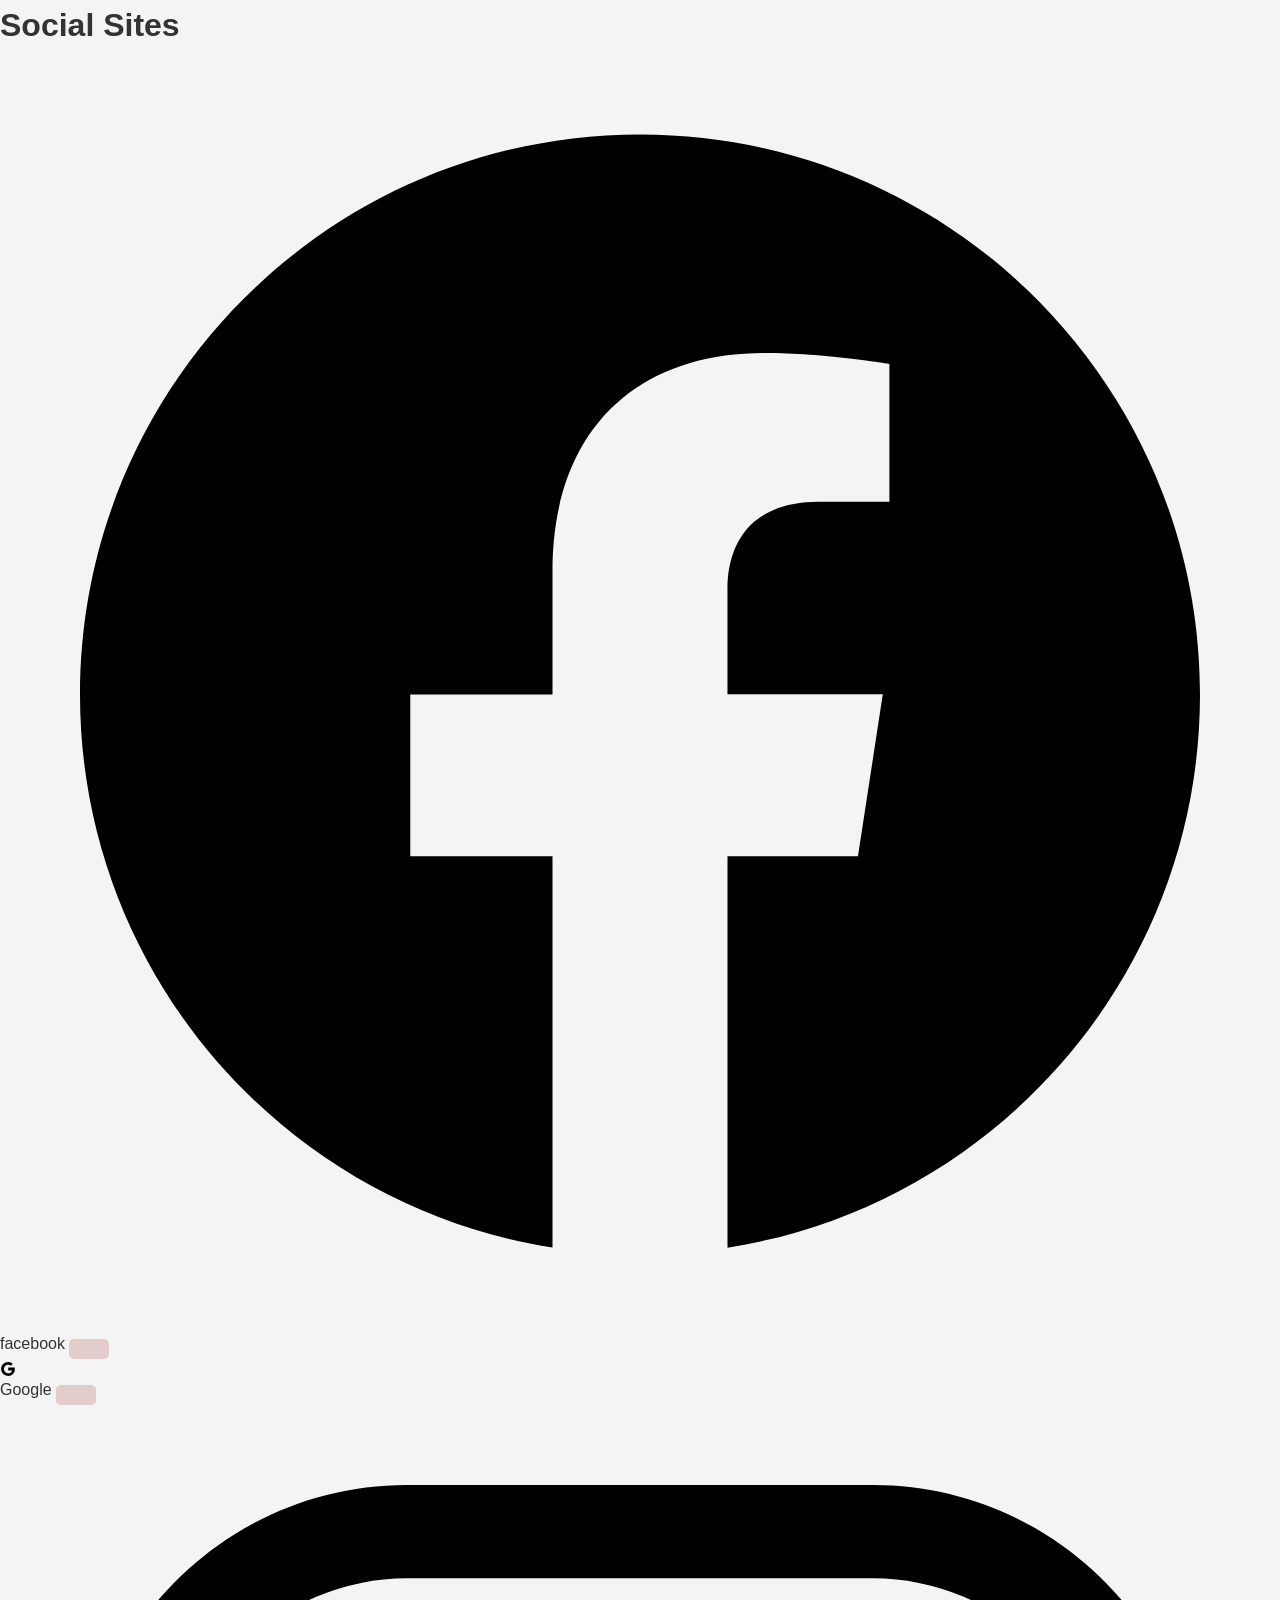
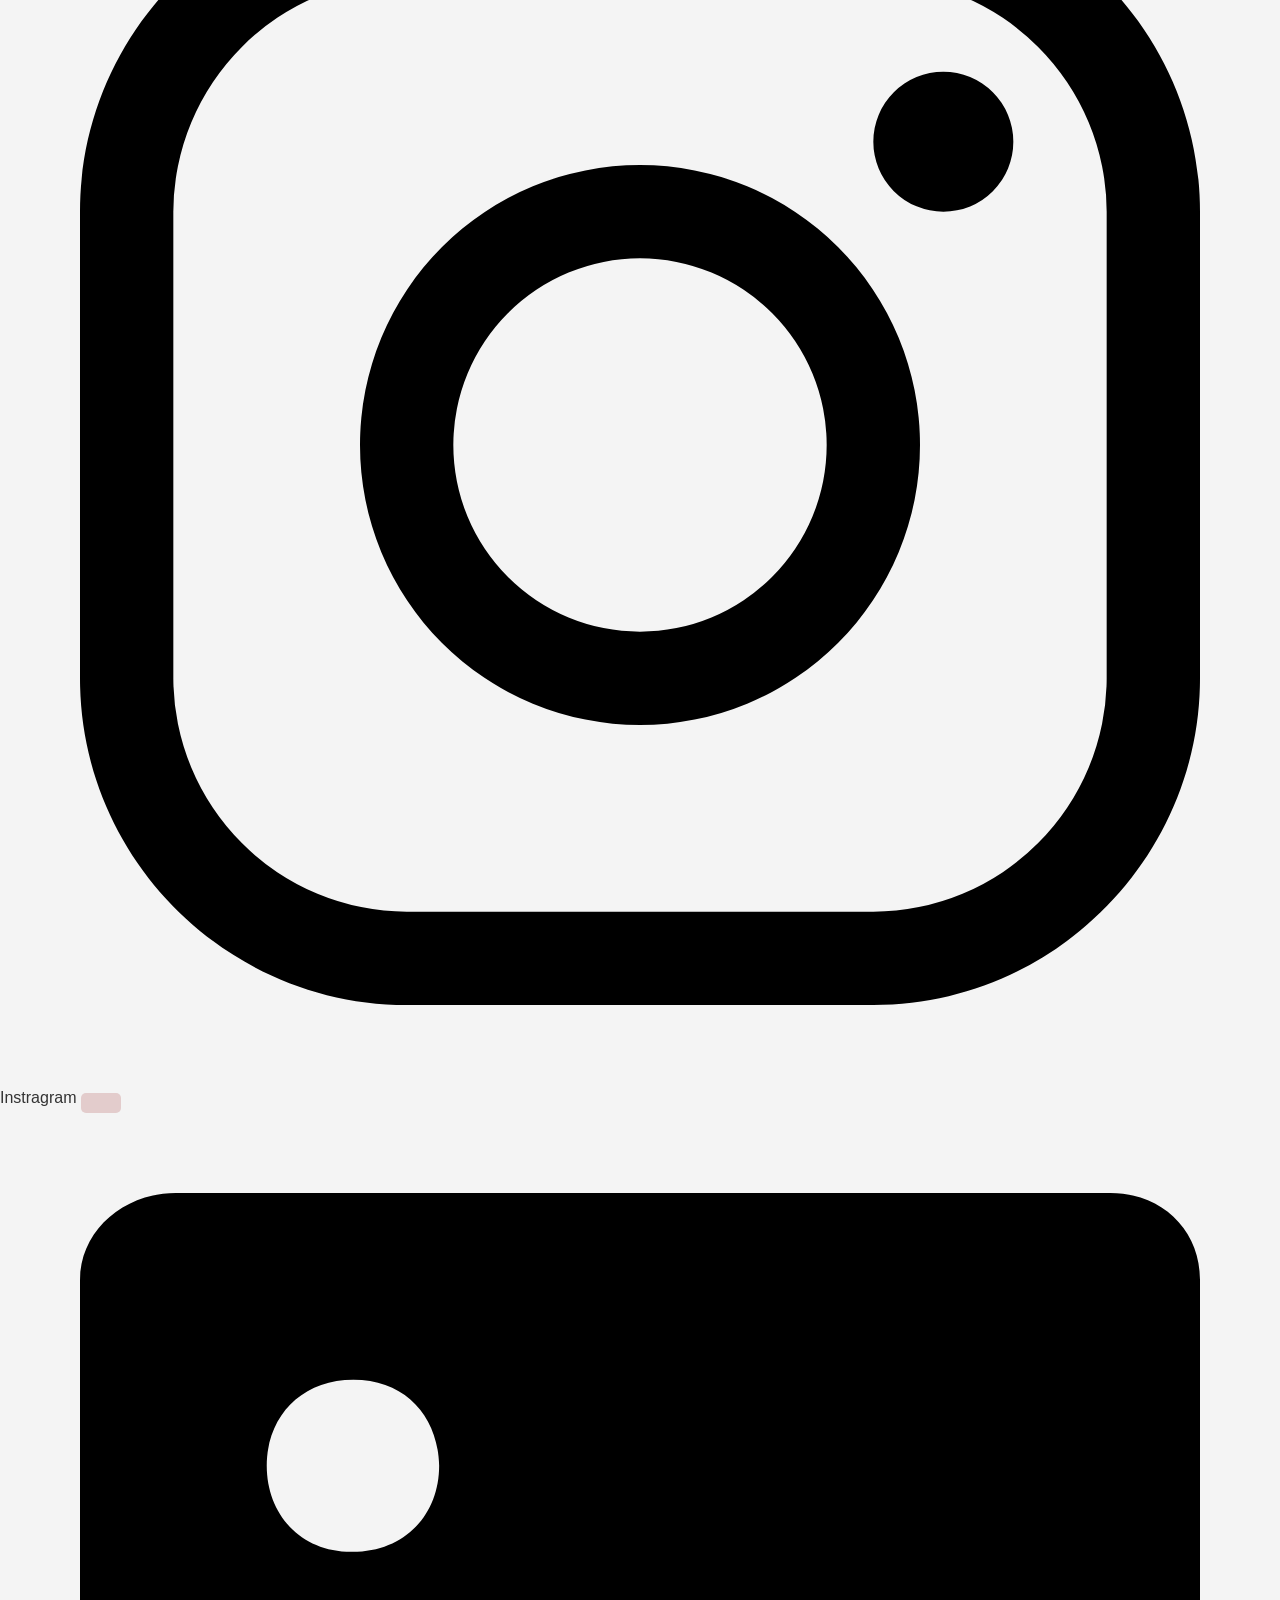
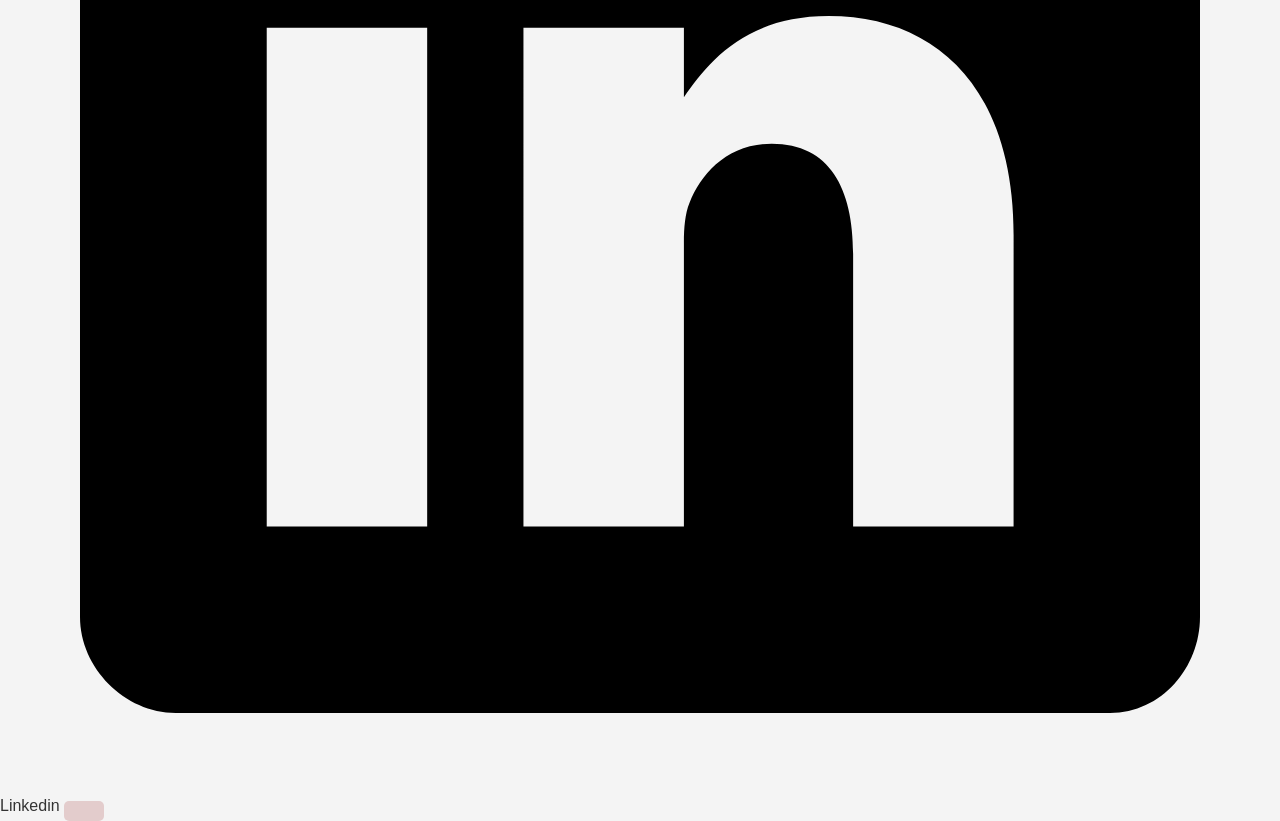
==== index.html @ 4de534b7 "Set up project structure" ====
<!DOCTYPE html>
<html lang="en">
<head>
    <meta charset="UTF-8">
    <meta name="viewport" content="width=device-width, initial-scale=1.0">
    <title>Social Sites</title>
    <link rel="stylesheet" href="css/style.css">
    
</head>
<body>
    <h1>Social Sites</h1>
    <ul class="shortcuts">
        <li>
            <a href="facebook.html">
            <span class="tile"><img src="images/logo-facebook.svg" alt="facebook logo"></span>
            <span class="label">facebook</span>
            </a>
            <button type="button" class="more" aria-label="more action for facebook.html">
                <img src="images/more.svg" alt="">
            </button>
        </li>
        <li>
            <a href="google.html">
                <span class="tile"><img src="images/logo-google.svg" alt="google logo"></span>
                <span class="label">Google</span>

            </a>
            <button type="button" class="more" aria-label="more action for google.html">
                <img src="images/more.svg" alt="more logo">
            </button>
        </li>
        <li>
            <a href="instragram.html">
                <span class="tile"><img src="images/logo-instagram.svg" alt="instragram logo"></span>
                <span class="label">Instragram</span>
            </a>
            <button type="button" class="more" aria-label="more action for instragram.html">
                <img src="images/more.svg" alt="">
            </button>
        </li>
        <li>
            <a href="linkedin.html">
                <span class="tile"><img src="images/logo-linkedin.svg" alt="Instragram logo"></span>
                <span class="label">Linkedin</span>
            </a>
            <button type="button" class="more" aria-label="more action for instragram.html">
                <img src="images/more.svg" alt="">
            </button>
        </li>
    </ul>

</body>
</html>
---- css/style.css ----
/*-------CSS Reset-------*/

* {
    margin: 0;
    padding: 0;
    box-sizing: border-box;
}
img {
    max-width: 100%;
    display: block;
}
/*-------Global Styles-------*/
body {
    min-height: 100vh;
    font-family: 'Arial', sans-serif;
    font-size: 16px;
    line-height: 1.6;
    background-color: #f4f4f4;
    color: #333;
}
a {
    text-decoration: none;
    color: inherit;
}
button {
    cursor: pointer;
    border: none;
    background-color: #e3cccc;
    color: #887f7f;
    padding: 10px 20px;
    border-radius: 5px;
    transition: background-color 0.3s ease;
}
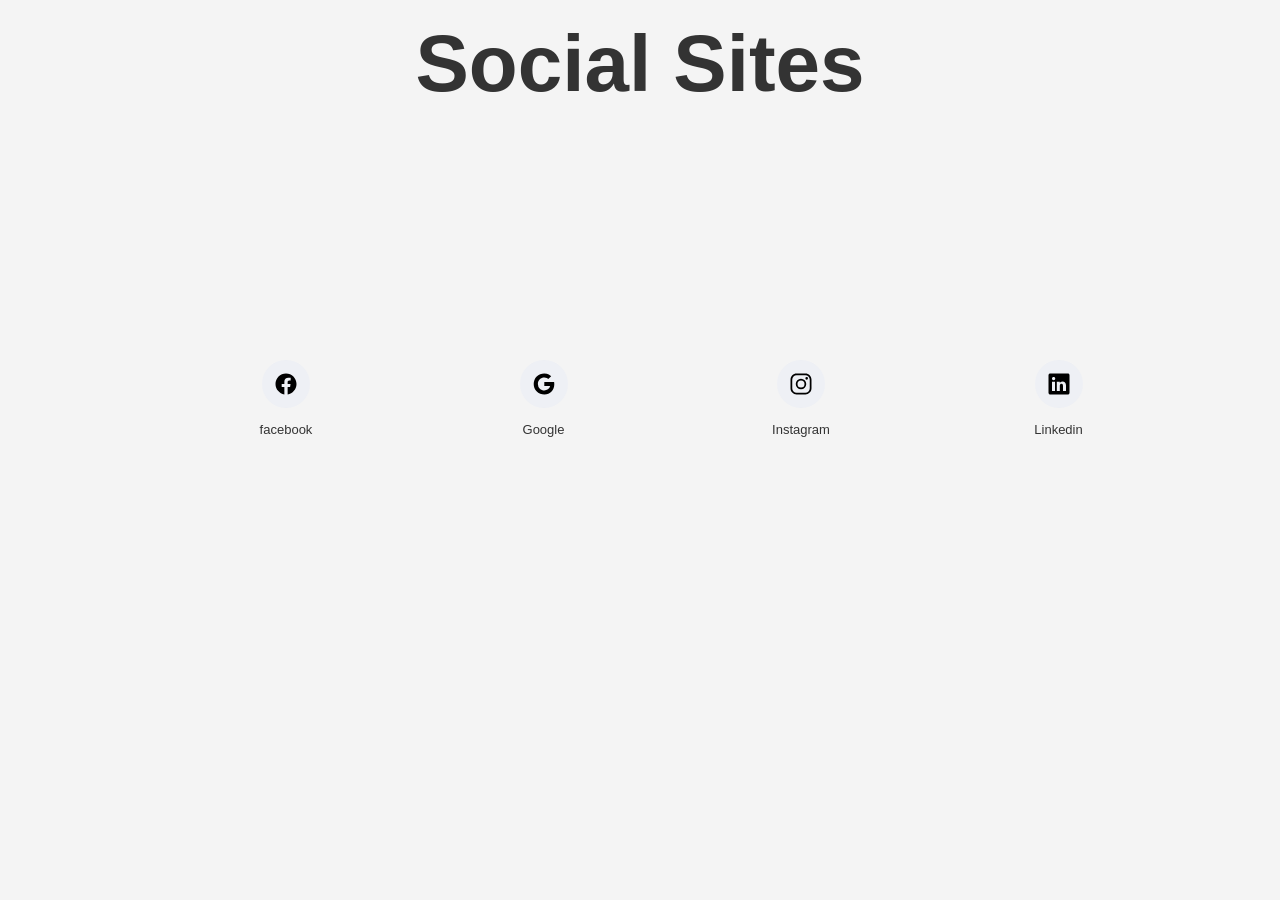
==== commit 3e45dbcc: "Shortcuts list" ====
--- a/index.html
+++ b/index.html
@@ -10,7 +10,7 @@
 <body>
     <h1>Social Sites</h1>
     <ul class="shortcuts">
-        <li>
+        <li class="facebook">
             <a href="facebook.html">
             <span class="tile"><img src="images/logo-facebook.svg" alt="facebook logo"></span>
             <span class="label">facebook</span>
@@ -30,11 +30,11 @@
             </button>
         </li>
         <li>
-            <a href="instragram.html">
-                <span class="tile"><img src="images/logo-instagram.svg" alt="instragram logo"></span>
-                <span class="label">Instragram</span>
+            <a href="instagram.html">
+                <span class="tile"><img src="images/logo-instagram.svg" alt="instagram logo"></span>
+                <span class="label">Instagram</span>
             </a>
-            <button type="button" class="more" aria-label="more action for instragram.html">
+            <button type="button" class="more" aria-label="more action for instagram.html">
                 <img src="images/more.svg" alt="">
             </button>
         </li>
--- a/css/style.css
+++ b/css/style.css
@@ -18,18 +18,119 @@
     background-color: #f4f4f4;
     color: #333;
 }
+h1 {
+    font-size: 5rem;
+    margin-bottom: 20px;
+    text-align: center;
+}
 a {
     text-decoration: none;
     color: inherit;
+    text-align: center;
 }
 button {
     cursor: pointer;
     border: none;
     background-color: #e3cccc;
     color: #887f7f;
-    padding: 10px 20px;
+    padding: 10px 10px;
     border-radius: 5px;
     transition: background-color 0.3s ease;
 }
+button:hover {
+    background-color: #827777;
+}
+.shortcuts {
+    display: flex;
+    flex-direction: row;
+    gap: 50px;
+    justify-content: center;
+    align-items: center;
+    margin: 20px 150px;
+    list-style: none;
+    width: auto;
+    height: 500px;
+    position: relative;
+    left: 80px;
+   
+  
+}
+.shortcuts li {
+    position: relative;
+    flex: 1 1 calc(25% - 20px);
+    text-align: center;
 
+}
+.shortcuts a {
+    display: flex;
+    flex-direction: column;
+   
+    align-items: center;
+    width: 112px;
+    padding: 16px 8px 12px;
+    border-radius: 8px;
+    transition: background-color 0.2s;
+}
+.shortcuts li:hover a {
+    background-color:  rgba(60, 64, 67, 0.16);
+}
+
+.more {
+    
+    position: absolute;
+    top: 4px;
+    left: 80px;
+   
+    display: flex;
+    align-items: center;
+    justify-content: center;
+    width: 28px;
+    height: 28px;
+    border-radius: 50%;
+    opacity: 0;
+    transition: opacity 0.15s, background-color 0.15s;
+
+    
+}
+.shortcuts li:hover .more,
+.more:focus-visible {
+    opacity: 1;
+}
+.more:hover {
+    background-color: rgba(60, 64, 67, 0.16);
+}
+
+.more img {
+    width: 16px;
+    height: 16px;
+
+}
+.tile {
+    display: flex;
+    justify-content: center;
+    align-items: center;
+    width: 48px;
+    height: 48px;
+    border-radius: 50%;
+    background-color:  #eef0f5;
+
+    
+
+
+}
+.tile img {
+    width: 24px;
+    height: 24px;
+}
+.label {
+    width: 100%;
+    margin-top: 12px;
+    font-size: 13px;
+    text-align: center;
+    white-space: nowrap;
+  
+    
+    
+  
+}
  
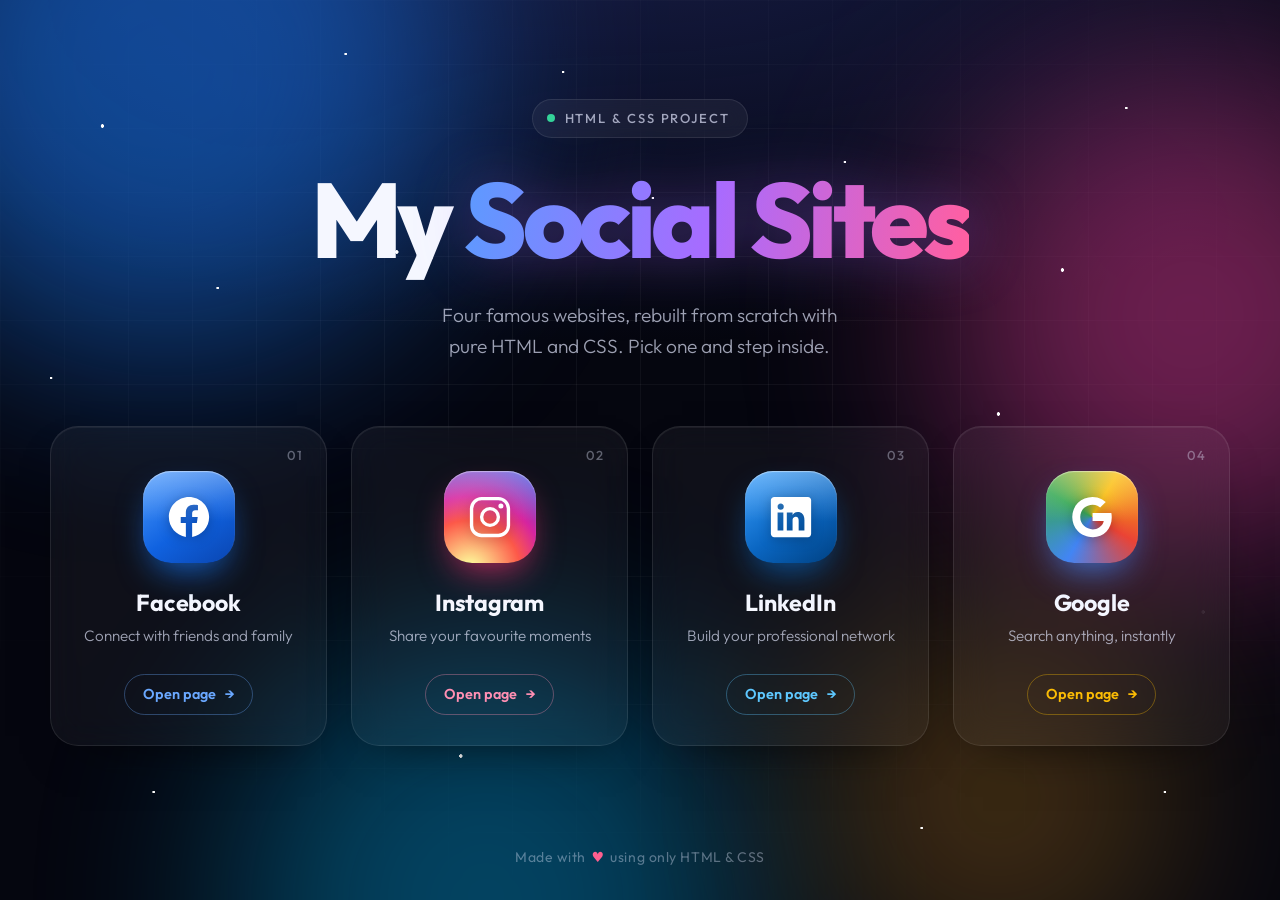
==== commit 7cd1fff1: "home page updates" ====
--- a/index.html
+++ b/index.html
@@ -3,51 +3,88 @@
 <head>
     <meta charset="UTF-8">
     <meta name="viewport" content="width=device-width, initial-scale=1.0">
-    <title>Social Sites</title>
+    <title>My Social Sites</title>
+    <link rel="preconnect" href="https://fonts.googleapis.com">
+    <link rel="preconnect" href="https://fonts.gstatic.com" crossorigin>
+    <link rel="stylesheet" href="https://fonts.googleapis.com/css2?family=Outfit:wght@300;400;500;600;700;800&display=swap">
     <link rel="stylesheet" href="css/style.css">
-    
+    <link rel="stylesheet" href="css/index.css">
 </head>
 <body>
-    <h1>Social Sites</h1>
-    <ul class="shortcuts">
-        <li class="facebook">
-            <a href="facebook.html">
-            <span class="tile"><img src="images/logo-facebook.svg" alt="facebook logo"></span>
-            <span class="label">facebook</span>
-            </a>
-            <button type="button" class="more" aria-label="more action for facebook.html">
-                <img src="images/more.svg" alt="">
-            </button>
-        </li>
-        <li>
-            <a href="google.html">
-                <span class="tile"><img src="images/logo-google.svg" alt="google logo"></span>
-                <span class="label">Google</span>
+    <!-- Animated background: aurora lights, twinkling stars and a moving grid -->
+    <div class="background" aria-hidden="true">
+        <span class="aurora aurora-blue"></span>
+        <span class="aurora aurora-pink"></span>
+        <span class="aurora aurora-cyan"></span>
+        <span class="aurora aurora-gold"></span>
+        <span class="stars"></span>
+        <span class="stars stars-far"></span>
+    </div>
 
-            </a>
-            <button type="button" class="more" aria-label="more action for google.html">
-                <img src="images/more.svg" alt="more logo">
-            </button>
-        </li>
-        <li>
-            <a href="instagram.html">
-                <span class="tile"><img src="images/logo-instagram.svg" alt="instagram logo"></span>
-                <span class="label">Instagram</span>
-            </a>
-            <button type="button" class="more" aria-label="more action for instagram.html">
-                <img src="images/more.svg" alt="">
-            </button>
-        </li>
-        <li>
-            <a href="linkedin.html">
-                <span class="tile"><img src="images/logo-linkedin.svg" alt="Instragram logo"></span>
-                <span class="label">Linkedin</span>
-            </a>
-            <button type="button" class="more" aria-label="more action for instragram.html">
-                <img src="images/more.svg" alt="">
-            </button>
-        </li>
-    </ul>
+    <!-- Hero -->
+    <header class="hero">
+        <p class="badge"><span class="badge-dot"></span>HTML &amp; CSS Project</p>
+        <h1 class="title">My <span class="title-gradient">Social Sites</span></h1>
+        <p class="subtitle">
+            Four famous websites, rebuilt from scratch with pure HTML and CSS.
+            Pick one and step inside.
+        </p>
+    </header>
 
+    <!-- Site cards -->
+    <main class="sites-area">
+        <nav aria-label="Social sites">
+            <ul class="sites">
+                <li class="site site-facebook">
+                    <a class="site-card" href="facebook.html">
+                        <span class="site-number" aria-hidden="true">01</span>
+                        <span class="site-icon">
+                            <img src="images/logo-facebook.svg" alt="">
+                        </span>
+                        <span class="site-name">Facebook</span>
+                        <span class="site-text">Connect with friends and family</span>
+                        <span class="site-link">Open page <span class="arrow" aria-hidden="true">→</span></span>
+                    </a>
+                </li>
+                <li class="site site-instagram">
+                    <a class="site-card" href="instagram.html">
+                        <span class="site-number" aria-hidden="true">02</span>
+                        <span class="site-icon">
+                            <img src="images/logo-instagram.svg" alt="">
+                        </span>
+                        <span class="site-name">Instagram</span>
+                        <span class="site-text">Share your favourite moments</span>
+                        <span class="site-link">Open page <span class="arrow" aria-hidden="true">→</span></span>
+                    </a>
+                </li>
+                <li class="site site-linkedin">
+                    <a class="site-card" href="linkedin.html">
+                        <span class="site-number" aria-hidden="true">03</span>
+                        <span class="site-icon">
+                            <img src="images/logo-linkedin.svg" alt="">
+                        </span>
+                        <span class="site-name">LinkedIn</span>
+                        <span class="site-text">Build your professional network</span>
+                        <span class="site-link">Open page <span class="arrow" aria-hidden="true">→</span></span>
+                    </a>
+                </li>
+                <li class="site site-google">
+                    <a class="site-card" href="google.html">
+                        <span class="site-number" aria-hidden="true">04</span>
+                        <span class="site-icon">
+                            <img src="images/logo-google.svg" alt="">
+                        </span>
+                        <span class="site-name">Google</span>
+                        <span class="site-text">Search anything, instantly</span>
+                        <span class="site-link">Open page <span class="arrow" aria-hidden="true">→</span></span>
+                    </a>
+                </li>
+            </ul>
+        </nav>
+    </main>
+
+    <footer class="footer">
+        <p>Made with <span class="heart">♥</span> using only HTML &amp; CSS</p>
+    </footer>
 </body>
-</html>+</html>
--- a/css/style.css
+++ b/css/style.css
@@ -1,136 +1,30 @@
-/*-------CSS Reset-------*/
+/*------- CSS Reset -------*/
 
-* {
+*,
+*::before,
+*::after {
     margin: 0;
     padding: 0;
     box-sizing: border-box;
 }
+
 img {
     max-width: 100%;
     display: block;
 }
-/*-------Global Styles-------*/
+
+/*------- Global Styles -------*/
+
 body {
     min-height: 100vh;
-    font-family: 'Arial', sans-serif;
+    font-family: Arial, sans-serif;
     font-size: 16px;
     line-height: 1.6;
-    background-color: #f4f4f4;
+    background-color: #f3f2ef;
     color: #333;
 }
-h1 {
-    font-size: 5rem;
-    margin-bottom: 20px;
-    text-align: center;
-}
+
 a {
     text-decoration: none;
     color: inherit;
-    text-align: center;
-}
-button {
-    cursor: pointer;
-    border: none;
-    background-color: #e3cccc;
-    color: #887f7f;
-    padding: 10px 10px;
-    border-radius: 5px;
-    transition: background-color 0.3s ease;
-}
-button:hover {
-    background-color: #827777;
-}
-.shortcuts {
-    display: flex;
-    flex-direction: row;
-    gap: 50px;
-    justify-content: center;
-    align-items: center;
-    margin: 20px 150px;
-    list-style: none;
-    width: auto;
-    height: 500px;
-    position: relative;
-    left: 80px;
-   
-  
-}
-.shortcuts li {
-    position: relative;
-    flex: 1 1 calc(25% - 20px);
-    text-align: center;
-
-}
-.shortcuts a {
-    display: flex;
-    flex-direction: column;
-   
-    align-items: center;
-    width: 112px;
-    padding: 16px 8px 12px;
-    border-radius: 8px;
-    transition: background-color 0.2s;
-}
-.shortcuts li:hover a {
-    background-color:  rgba(60, 64, 67, 0.16);
-}
-
-.more {
-    
-    position: absolute;
-    top: 4px;
-    left: 80px;
-   
-    display: flex;
-    align-items: center;
-    justify-content: center;
-    width: 28px;
-    height: 28px;
-    border-radius: 50%;
-    opacity: 0;
-    transition: opacity 0.15s, background-color 0.15s;
-
-    
-}
-.shortcuts li:hover .more,
-.more:focus-visible {
-    opacity: 1;
-}
-.more:hover {
-    background-color: rgba(60, 64, 67, 0.16);
-}
-
-.more img {
-    width: 16px;
-    height: 16px;
-
-}
-.tile {
-    display: flex;
-    justify-content: center;
-    align-items: center;
-    width: 48px;
-    height: 48px;
-    border-radius: 50%;
-    background-color:  #eef0f5;
-
-    
-
-
-}
-.tile img {
-    width: 24px;
-    height: 24px;
-}
-.label {
-    width: 100%;
-    margin-top: 12px;
-    font-size: 13px;
-    text-align: center;
-    white-space: nowrap;
-  
-    
-    
-  
-}
- +}
--- a/css/index.css
+++ b/css/index.css
@@ -0,0 +1,664 @@
+/* =========================
+   Colors & Settings
+========================= */
+
+:root {
+    --bg: #05060f;
+    --text: #f5f7ff;
+    --text-soft: rgba(229, 233, 255, 0.68);
+    --text-faint: rgba(229, 233, 255, 0.38);
+    --glass: rgba(255, 255, 255, 0.045);
+    --glass-border: rgba(255, 255, 255, 0.09);
+
+    --ease-out: cubic-bezier(0.22, 1, 0.36, 1);
+    --ease-bounce: cubic-bezier(0.34, 1.56, 0.64, 1);
+
+    color-scheme: dark;
+}
+
+/* Registering --angle lets the browser animate it smoothly */
+@property --angle {
+    syntax: "<angle>";
+    initial-value: 0deg;
+    inherits: false;
+}
+
+
+/* =========================
+   Page
+========================= */
+
+body {
+    min-height: 100vh;
+    min-height: 100dvh;
+    display: flex;
+    flex-direction: column;
+    align-items: center;
+    padding: 0 24px;
+    font-family: "Outfit", system-ui, "Segoe UI", Arial, sans-serif;
+    color: var(--text);
+    background-color: var(--bg);
+}
+
+
+/* =========================
+   Animated Background
+========================= */
+
+.background {
+    position: fixed;
+    inset: 0;
+    z-index: -1;
+    overflow: hidden;
+    pointer-events: none;
+    background: radial-gradient(ellipse 120% 80% at 50% -10%, #161c44 0%, transparent 60%);
+}
+
+/* Grid lines that fade out towards the edges and slowly drift */
+.background::before {
+    content: "";
+    position: absolute;
+    inset: 0;
+    background-image:
+        linear-gradient(rgba(255, 255, 255, 0.045) 1px, transparent 1px),
+        linear-gradient(90deg, rgba(255, 255, 255, 0.045) 1px, transparent 1px);
+    background-size: 64px 64px;
+    -webkit-mask-image: radial-gradient(ellipse 70% 60% at 50% 40%, #000 20%, transparent 100%);
+    mask-image: radial-gradient(ellipse 70% 60% at 50% 40%, #000 20%, transparent 100%);
+    animation: grid-drift 20s linear infinite;
+}
+
+/* Big blurred circles in brand colours = soft aurora lights */
+.aurora {
+    position: absolute;
+    border-radius: 50%;
+    filter: blur(100px);
+    opacity: 0.55;
+    animation: aurora-drift 24s ease-in-out infinite alternate;
+}
+
+.aurora-blue {
+    top: -18vw;
+    left: -10vw;
+    width: clamp(320px, 46vw, 760px);
+    aspect-ratio: 1;
+    background-color: #1877f2;
+}
+
+.aurora-pink {
+    top: 8vh;
+    right: -12vw;
+    width: clamp(280px, 38vw, 640px);
+    aspect-ratio: 1;
+    background-color: #c13584;
+    animation-duration: 28s;
+    animation-delay: -8s;
+}
+
+.aurora-cyan {
+    bottom: -20vw;
+    left: 18vw;
+    width: clamp(300px, 40vw, 680px);
+    aspect-ratio: 1;
+    background-color: #00a0dc;
+    opacity: 0.4;
+    animation-duration: 30s;
+    animation-delay: -14s;
+}
+
+.aurora-gold {
+    bottom: -6vw;
+    right: 8vw;
+    width: clamp(200px, 28vw, 460px);
+    aspect-ratio: 1;
+    background-color: #f9a825;
+    opacity: 0.25;
+    animation-duration: 26s;
+    animation-delay: -4s;
+}
+
+/* Each radial-gradient below draws one tiny star */
+.stars {
+    position: absolute;
+    inset: 0;
+    background-image:
+        radial-gradient(circle at 8% 14%, #fff 0 1.5px, transparent 2px),
+        radial-gradient(circle at 22% 62%, #fff 0 1px, transparent 1.5px),
+        radial-gradient(circle at 31% 28%, #fff 0 1.5px, transparent 2px),
+        radial-gradient(circle at 44% 8%, #fff 0 1px, transparent 1.5px),
+        radial-gradient(circle at 57% 74%, #fff 0 1.5px, transparent 2px),
+        radial-gradient(circle at 66% 18%, #fff 0 1px, transparent 1.5px),
+        radial-gradient(circle at 78% 46%, #fff 0 1.5px, transparent 2px),
+        radial-gradient(circle at 88% 12%, #fff 0 1px, transparent 1.5px),
+        radial-gradient(circle at 94% 68%, #fff 0 1.5px, transparent 2px),
+        radial-gradient(circle at 12% 88%, #fff 0 1px, transparent 1.5px),
+        radial-gradient(circle at 72% 92%, #fff 0 1px, transparent 1.5px);
+    animation: twinkle 4s ease-in-out infinite alternate;
+}
+
+.stars-far {
+    background-image:
+        radial-gradient(circle at 4% 42%, #fff 0 1px, transparent 1.5px),
+        radial-gradient(circle at 17% 32%, #fff 0 1px, transparent 1.5px),
+        radial-gradient(circle at 36% 84%, #fff 0 1.5px, transparent 2px),
+        radial-gradient(circle at 51% 22%, #fff 0 1px, transparent 1.5px),
+        radial-gradient(circle at 62% 54%, #fff 0 1px, transparent 1.5px),
+        radial-gradient(circle at 83% 30%, #fff 0 1.5px, transparent 2px),
+        radial-gradient(circle at 91% 88%, #fff 0 1px, transparent 1.5px),
+        radial-gradient(circle at 27% 6%, #fff 0 1px, transparent 1.5px);
+    animation-duration: 6s;
+    animation-delay: -3s;
+}
+
+
+/* =========================
+   Hero
+========================= */
+
+.hero {
+    display: flex;
+    flex-direction: column;
+    align-items: center;
+    max-width: 820px;
+    padding: clamp(56px, 11vh, 120px) 0 clamp(40px, 7vh, 72px);
+    text-align: center;
+}
+
+/* Small "pill" above the heading */
+.badge {
+    display: inline-flex;
+    align-items: center;
+    gap: 10px;
+    padding: 8px 18px 8px 14px;
+    border: 1px solid var(--glass-border);
+    border-radius: 999px;
+    background-color: rgba(255, 255, 255, 0.05);
+    -webkit-backdrop-filter: blur(10px);
+    backdrop-filter: blur(10px);
+    color: var(--text-soft);
+    font-size: 13px;
+    font-weight: 500;
+    letter-spacing: 0.14em;
+    text-transform: uppercase;
+    animation: rise 0.9s var(--ease-out) 0.1s both;
+}
+
+.badge-dot {
+    width: 8px;
+    height: 8px;
+    border-radius: 50%;
+    background-color: #34d399;
+    animation: pulse 2s ease-out infinite;
+}
+
+.title {
+    margin-top: 28px;
+    font-size: clamp(2.9rem, 9vw, 6.6rem);
+    font-weight: 800;
+    line-height: 1;
+    letter-spacing: -0.045em;
+    animation: rise 1s var(--ease-out) 0.25s both;
+}
+
+/* Colourful text: a wide gradient painted only inside the letters, sliding sideways */
+.title-gradient {
+    display: inline-block;
+    padding-bottom: 0.06em;
+    background: linear-gradient(100deg, #5b9bff 0%, #a86bff 25%, #ff5fa2 50%, #ffb457 75%, #5b9bff 100%);
+    background-size: 200% auto;
+    -webkit-background-clip: text;
+    background-clip: text;
+    color: transparent;
+    filter: drop-shadow(0 0 28px rgba(168, 107, 255, 0.35));
+    animation: shimmer 8s linear infinite;
+}
+
+.subtitle {
+    max-width: 560px;
+    margin-top: 22px;
+    color: var(--text-soft);
+    font-size: clamp(1rem, 2.2vw, 1.2rem);
+    font-weight: 300;
+    line-height: 1.65;
+    text-wrap: balance;
+    animation: rise 1s var(--ease-out) 0.4s both;
+}
+
+
+/* =========================
+   Site Cards
+========================= */
+
+.sites-area {
+    width: 100%;
+    max-width: 1180px;
+}
+
+.sites {
+    display: grid;
+    grid-template-columns: repeat(4, minmax(0, 1fr));
+    gap: 24px;
+    list-style: none;
+}
+
+/* Cards rise in one by one */
+.site {
+    animation: rise 1s var(--ease-out) both;
+}
+
+.site:nth-child(1) { animation-delay: 0.55s; }
+.site:nth-child(2) { animation-delay: 0.7s; }
+.site:nth-child(3) { animation-delay: 0.85s; }
+.site:nth-child(4) { animation-delay: 1s; }
+
+/* Brand colours for each card */
+.site-facebook {
+    --brand: #1877f2;
+    --brand-light: #6aa8ff;
+    --tile: linear-gradient(145deg, #4c9bff, #1062e0 55%, #0a45b0);
+}
+
+.site-instagram {
+    --brand: #e1306c;
+    --brand-light: #ff8fb3;
+    --tile: radial-gradient(circle at 28% 108%, #fdf497 0%, #fdf497 6%, #fd5949 42%, #d6249f 62%, #285aeb 100%);
+}
+
+.site-linkedin {
+    --brand: #0a66c2;
+    --brand-light: #5ec8ff;
+    --tile: linear-gradient(145deg, #3aa0ff, #0a66c2 55%, #004182);
+}
+
+.site-google {
+    --brand: #4285f4;
+    --brand-light: #fbbc05;
+    --tile: conic-gradient(from 210deg, #4285f4, #34a853, #fbbc05, #ea4335, #4285f4);
+}
+
+/* Glass card. The first background layer is a light streak that sweeps across on hover */
+.site-card {
+    position: relative;
+    isolation: isolate;
+    display: flex;
+    flex-direction: column;
+    align-items: center;
+    height: 100%;
+    padding: 44px 24px 30px;
+    border: 1px solid var(--glass-border);
+    border-radius: 28px;
+    text-align: center;
+    background:
+        linear-gradient(115deg, transparent 35%, rgba(255, 255, 255, 0.1) 50%, transparent 65%) 150% 0 / 250% 100% no-repeat,
+        var(--glass);
+    -webkit-backdrop-filter: blur(18px);
+    backdrop-filter: blur(18px);
+    box-shadow:
+        0 20px 50px -30px rgba(0, 0, 0, 0.8),
+        inset 0 1px 0 rgba(255, 255, 255, 0.06);
+    transition:
+        translate 0.5s var(--ease-out),
+        background-position 0.9s var(--ease-out),
+        border-color 0.4s,
+        box-shadow 0.5s var(--ease-out);
+}
+
+/* Glowing light that races around the border (masked so only the edge shows) */
+.site-card::before {
+    content: "";
+    position: absolute;
+    inset: -1px;
+    padding: 1.5px;
+    border-radius: inherit;
+    background: conic-gradient(from var(--angle),
+        transparent 0%, transparent 62%,
+        var(--brand) 78%, var(--brand-light) 88%, #fff 92%, transparent 100%);
+    -webkit-mask:
+        linear-gradient(#000 0 0) content-box,
+        linear-gradient(#000 0 0);
+    -webkit-mask-composite: xor;
+    mask-composite: exclude;
+    opacity: 0;
+    transition: opacity 0.4s;
+    animation: spin 3.5s linear infinite paused;
+}
+
+/* Soft brand-coloured glow from the top of the card */
+.site-card::after {
+    content: "";
+    position: absolute;
+    inset: 0;
+    z-index: -1;
+    border-radius: inherit;
+    background: radial-gradient(120% 70% at 50% 0%, color-mix(in srgb, var(--brand) 32%, transparent), transparent 70%);
+    opacity: 0;
+    transition: opacity 0.5s;
+}
+
+.site-number {
+    position: absolute;
+    top: 18px;
+    right: 22px;
+    color: var(--text-faint);
+    font-size: 13px;
+    font-weight: 500;
+    letter-spacing: 0.12em;
+    transition: color 0.4s;
+}
+
+/* App-style icon tile that gently floats */
+.site-icon {
+    position: relative;
+    display: grid;
+    place-items: center;
+    width: 92px;
+    height: 92px;
+    margin-bottom: 26px;
+    border-radius: 28px;
+    background: var(--tile);
+    box-shadow:
+        0 16px 34px -10px color-mix(in srgb, var(--brand) 80%, transparent),
+        inset 0 1px 1px rgba(255, 255, 255, 0.45);
+    animation: float 6s ease-in-out infinite;
+    transition:
+        scale 0.6s var(--ease-bounce),
+        rotate 0.6s var(--ease-bounce),
+        box-shadow 0.5s;
+}
+
+.site:nth-child(2) .site-icon { animation-delay: -1.5s; }
+.site:nth-child(3) .site-icon { animation-delay: -3s; }
+.site:nth-child(4) .site-icon { animation-delay: -4.5s; }
+
+/* Glossy shine on the top half of the tile */
+.site-icon::before {
+    content: "";
+    position: absolute;
+    inset: 0;
+    border-radius: inherit;
+    background: linear-gradient(180deg, rgba(255, 255, 255, 0.28), transparent 55%);
+}
+
+/* Ring that ripples out from the tile on hover */
+.site-icon::after {
+    content: "";
+    position: absolute;
+    inset: 0;
+    border: 2px solid var(--brand-light);
+    border-radius: inherit;
+    opacity: 0;
+}
+
+/* Turns the dark logo white */
+.site-icon img {
+    width: 46px;
+    height: 46px;
+    filter: brightness(0) invert(1) drop-shadow(0 2px 6px rgba(0, 0, 0, 0.25));
+}
+
+.site-name {
+    font-size: 1.45rem;
+    font-weight: 700;
+    line-height: 1.2;
+    letter-spacing: -0.01em;
+}
+
+.site-text {
+    margin: 8px 0 26px;
+    color: var(--text-soft);
+    font-size: 0.95rem;
+    font-weight: 300;
+    line-height: 1.5;
+}
+
+.site-link {
+    display: inline-flex;
+    align-items: center;
+    gap: 8px;
+    margin-top: auto;
+    padding: 8px 18px;
+    border: 1px solid color-mix(in srgb, var(--brand-light) 35%, transparent);
+    border-radius: 999px;
+    color: var(--brand-light);
+    font-size: 0.9rem;
+    font-weight: 600;
+    letter-spacing: 0.02em;
+    transition: background-color 0.4s, color 0.4s, border-color 0.4s;
+}
+
+.arrow {
+    display: inline-block;
+    transition: translate 0.4s var(--ease-bounce);
+}
+
+
+/* =========================
+   Hover & Keyboard Focus
+========================= */
+
+.site-card:hover,
+.site-card:focus-visible {
+    translate: 0 -12px;
+    border-color: color-mix(in srgb, var(--brand-light) 30%, transparent);
+    background-position: -50% 0;
+    box-shadow:
+        0 40px 80px -30px color-mix(in srgb, var(--brand) 75%, transparent),
+        inset 0 1px 0 rgba(255, 255, 255, 0.1);
+}
+
+.site-card:focus-visible {
+    outline: 2px solid var(--brand-light);
+    outline-offset: 4px;
+}
+
+.site-card:hover::before,
+.site-card:focus-visible::before {
+    opacity: 1;
+    animation-play-state: running;
+}
+
+.site-card:hover::after,
+.site-card:focus-visible::after {
+    opacity: 1;
+}
+
+.site-card:hover .site-number,
+.site-card:focus-visible .site-number {
+    color: var(--brand-light);
+}
+
+.site-card:hover .site-icon,
+.site-card:focus-visible .site-icon {
+    scale: 1.1;
+    rotate: -8deg;
+    box-shadow:
+        0 24px 50px -10px color-mix(in srgb, var(--brand) 95%, transparent),
+        inset 0 1px 1px rgba(255, 255, 255, 0.45);
+}
+
+.site-card:hover .site-icon::after,
+.site-card:focus-visible .site-icon::after {
+    animation: ripple 1.4s var(--ease-out) infinite;
+}
+
+.site-card:hover .site-link,
+.site-card:focus-visible .site-link {
+    border-color: transparent;
+    background-color: var(--brand-light);
+    color: #0a0b18;
+}
+
+.site-card:hover .arrow,
+.site-card:focus-visible .arrow {
+    translate: 6px 0;
+}
+
+
+/* =========================
+   Footer
+========================= */
+
+.footer {
+    margin-top: auto;
+    padding: 56px 0 32px;
+    color: var(--text-faint);
+    font-size: 14px;
+    letter-spacing: 0.04em;
+    text-align: center;
+    animation: rise 1s var(--ease-out) 1.2s both;
+}
+
+.heart {
+    display: inline-block;
+    margin: 0 2px;
+    color: #ff5f8f;
+    animation: heartbeat 1.6s ease-in-out infinite;
+}
+
+
+/* =========================
+   Animations
+========================= */
+
+@keyframes rise {
+    from { opacity: 0; translate: 0 32px; }
+    to   { opacity: 1; translate: 0 0; }
+}
+
+@keyframes float {
+    0%, 100% { translate: 0 0; }
+    50%      { translate: 0 -10px; }
+}
+
+@keyframes spin {
+    to { --angle: 360deg; }
+}
+
+@keyframes ripple {
+    from { opacity: 0.9; scale: 1; }
+    to   { opacity: 0; scale: 1.45; }
+}
+
+@keyframes shimmer {
+    to { background-position: 200% center; }
+}
+
+@keyframes pulse {
+    from { box-shadow: 0 0 0 0 rgba(52, 211, 153, 0.6); }
+    to   { box-shadow: 0 0 0 10px rgba(52, 211, 153, 0); }
+}
+
+@keyframes heartbeat {
+    0%, 60%, 100% { scale: 1; }
+    15%           { scale: 1.3; }
+    30%           { scale: 1; }
+    45%           { scale: 1.2; }
+}
+
+@keyframes twinkle {
+    from { opacity: 0.25; }
+    to   { opacity: 1; }
+}
+
+@keyframes aurora-drift {
+    0%   { translate: 0 0;      scale: 1; }
+    50%  { translate: 6vw 4vh;  scale: 1.15; }
+    100% { translate: -4vw 8vh; scale: 0.9; }
+}
+
+@keyframes grid-drift {
+    to { background-position: 64px 64px, 64px 64px; }
+}
+
+
+/* =========================
+   Responsive Design
+========================= */
+
+/* Tablet: 2 x 2 grid */
+@media (max-width: 1080px) {
+    .sites {
+        grid-template-columns: repeat(2, minmax(0, 1fr));
+        max-width: 720px;
+        margin: 0 auto;
+    }
+}
+
+/* Phone: keep 2 x 2, but make every card more compact */
+@media (max-width: 560px) {
+    body {
+        padding: 0 16px;
+    }
+
+    .hero {
+        padding: 48px 0 36px;
+    }
+
+    .badge {
+        padding: 7px 14px 7px 12px;
+        font-size: 11px;
+    }
+
+    .title {
+        margin-top: 22px;
+    }
+
+    .sites {
+        gap: 14px;
+    }
+
+    .site-card {
+        padding: 32px 12px 20px;
+        border-radius: 22px;
+    }
+
+    .site-card:hover,
+    .site-card:focus-visible {
+        translate: 0 -6px;
+    }
+
+    .site-number {
+        top: 12px;
+        right: 14px;
+        font-size: 11px;
+    }
+
+    .site-icon {
+        width: 68px;
+        height: 68px;
+        margin-bottom: 18px;
+        border-radius: 20px;
+    }
+
+    .site-icon img {
+        width: 34px;
+        height: 34px;
+    }
+
+    .site-name {
+        font-size: 1.1rem;
+    }
+
+    .site-text {
+        margin: 6px 0 16px;
+        font-size: 0.8rem;
+    }
+
+    .site-link {
+        gap: 6px;
+        padding: 6px 12px;
+        font-size: 0.78rem;
+    }
+}
+
+/* Respect users who turn off animations */
+@media (prefers-reduced-motion: reduce) {
+    *,
+    *::before,
+    *::after {
+        animation-duration: 0.01ms !important;
+        animation-delay: 0s !important;
+        animation-iteration-count: 1 !important;
+        transition-duration: 0.01ms !important;
+    }
+}
